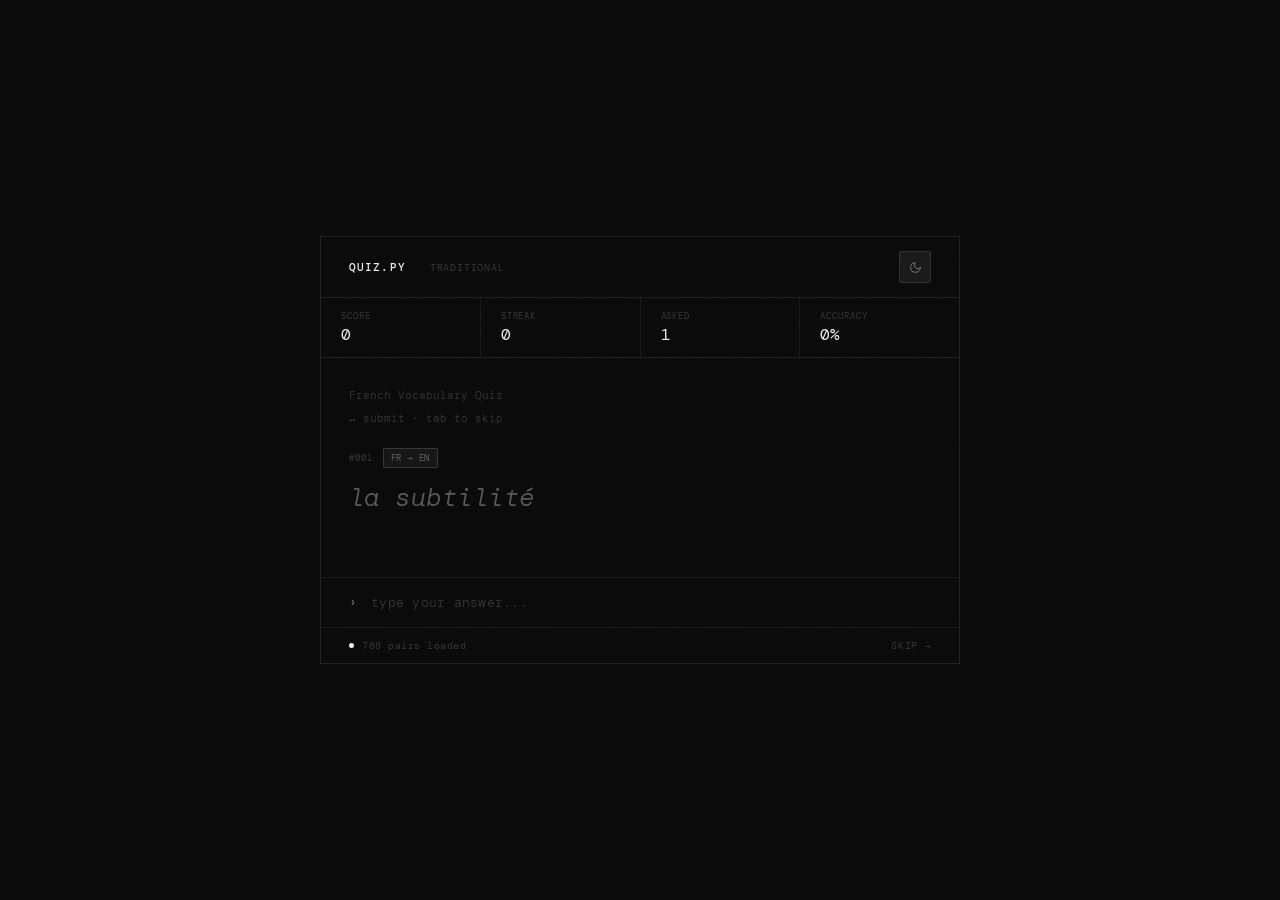
==== projects/PWAFrenchQuiz/index.html @ 16614d8d "added web app version of french quiz" ====
<!DOCTYPE html>
<html lang="en" data-theme="dark">
<head>
<meta charset="UTF-8">
<meta name="viewport" content="width=device-width, initial-scale=1.0">
<meta name="theme-color" content="#0a0a0a" id="themeColor">
<title>French Vocab Quiz</title>
<link rel="manifest" href="manifest.json">
<link href="https://fonts.googleapis.com/css2?family=DM+Mono:ital,wght@0,300;0,400;0,500;1,300&display=swap" rel="stylesheet">
<style>
*,*::before,*::after{box-sizing:border-box;margin:0;padding:0}
:root{
  --bg:#0a0a0a;--bg-2:#111111;--fg:#f0f0f0;
  --fg-60:rgba(240,240,240,0.6);--fg-50:rgba(240,240,240,0.5);
  --fg-35:rgba(240,240,240,0.35);--fg-20:rgba(240,240,240,0.2);
  --fg-10:rgba(240,240,240,0.1);--fg-07:rgba(240,240,240,0.07);
  --fg-04:rgba(240,240,240,0.04);
  --border:rgba(240,240,240,0.1);--border-soft:rgba(240,240,240,0.07);
  --tag-bg:rgba(240,240,240,0.05);--tag-border:rgba(240,240,240,0.14);
  --toggle-bg:rgba(240,240,240,0.07);--toggle-hover:rgba(240,240,240,0.12);
  --ease-out:cubic-bezier(0.25,0.46,0.45,0.94);--duration:0.38s;
}
[data-theme="light"]{
  --bg:#f5f4f0;--bg-2:#eceae4;--fg:#0a0a0a;
  --fg-60:rgba(10,10,10,0.6);--fg-50:rgba(10,10,10,0.5);
  --fg-35:rgba(10,10,10,0.38);--fg-20:rgba(10,10,10,0.22);
  --fg-10:rgba(10,10,10,0.1);--fg-07:rgba(10,10,10,0.07);
  --fg-04:rgba(10,10,10,0.04);
  --border:rgba(10,10,10,0.1);--border-soft:rgba(10,10,10,0.07);
  --tag-bg:rgba(10,10,10,0.04);--tag-border:rgba(10,10,10,0.13);
  --toggle-bg:rgba(10,10,10,0.06);--toggle-hover:rgba(10,10,10,0.1);
}
html,body{
  height:100%;-webkit-font-smoothing:antialiased;text-rendering:optimizeLegibility;
}
body{
  font-family:'DM Mono',monospace;background:var(--bg);color:var(--fg);
  min-height:100vh;display:flex;align-items:center;justify-content:center;
  padding:1.5rem;
  transition:background var(--duration) var(--ease-out),color var(--duration) var(--ease-out);
  position:relative;
}
body::before{
  content:'';position:fixed;inset:0;
  background-image:url("data:image/svg+xml,%3Csvg viewBox='0 0 200 200' xmlns='http://www.w3.org/2000/svg'%3E%3Cfilter id='n'%3E%3CfeTurbulence type='fractalNoise' baseFrequency='0.9' numOctaves='4' stitchTiles='stitch'/%3E%3C/filter%3E%3Crect width='100%25' height='100%25' filter='url(%23n)' opacity='0.04'/%3E%3C/svg%3E");
  background-size:180px;pointer-events:none;z-index:999;opacity:0.55;
}
.shell{
  width:100%;max-width:640px;
  border:0.5px solid var(--border);
  background:var(--bg);
  transition:background var(--duration) var(--ease-out),border-color var(--duration) var(--ease-out);
}

/* ── Titlebar ── */
.titlebar{
  display:flex;align-items:center;justify-content:space-between;
  padding:14px 28px;border-bottom:0.5px solid var(--border);
  transition:border-color var(--duration) var(--ease-out);
}
.titlebar__left{display:flex;align-items:center;gap:24px}
.shell-label{font-size:11px;font-weight:500;letter-spacing:0.1em;text-transform:uppercase;color:var(--fg)}
.shell-mode{font-size:10px;letter-spacing:0.08em;text-transform:uppercase;color:var(--fg-20)}
.theme-btn{
  display:flex;align-items:center;justify-content:center;
  width:32px;height:32px;border:0.5px solid var(--border);
  background:var(--toggle-bg);border-radius:2px;cursor:pointer;
  transition:background 0.18s;color:var(--fg-50);
}
.theme-btn:hover{background:var(--toggle-hover)}
.theme-btn svg{width:13px;height:13px;stroke:currentColor;fill:none;stroke-width:1.5;stroke-linecap:round;stroke-linejoin:round}
.icon-sun{display:none}.icon-moon{display:block}
[data-theme="light"] .icon-sun{display:block}
[data-theme="light"] .icon-moon{display:none}

/* ── Stats bar ── */
.stats-bar{display:flex;border-bottom:0.5px solid var(--border);transition:border-color var(--duration) var(--ease-out)}
.stat{flex:1;padding:12px 20px;border-right:0.5px solid var(--border-soft);transition:border-color var(--duration) var(--ease-out)}
.stat:last-child{border-right:none}
.stat__label{font-size:9px;letter-spacing:0.1em;text-transform:uppercase;color:var(--fg-20);margin-bottom:2px}
.stat__val{font-size:16px;font-weight:400;color:var(--fg);transition:color var(--duration) var(--ease-out)}

/* ── Output ── */
.output{
  min-height:220px;max-height:320px;overflow-y:auto;
  padding:28px 28px 20px;display:flex;flex-direction:column;gap:3px;
  border-bottom:0.5px solid var(--border-soft);
}
.output::-webkit-scrollbar{width:3px}
.output::-webkit-scrollbar-thumb{background:var(--fg-10)}
.line{font-size:12px;font-weight:300;line-height:1.8;color:var(--fg);word-break:break-word}
.line.muted{color:var(--fg-20);font-size:11px}
.line.user{font-size:12px;color:var(--fg-35)}
.line.right{font-size:11px;letter-spacing:0.06em;text-transform:uppercase;color:var(--fg-50)}
.line.wrong{font-size:11px;letter-spacing:0.06em;text-transform:uppercase;color:var(--fg-35)}
.line.question{font-size:clamp(18px,3vw,26px);font-weight:300;letter-spacing:-0.02em;color:var(--fg-35);font-style:italic;margin:12px 0 4px;line-height:1.1}
.q-meta{display:flex;align-items:center;gap:10px;margin-top:16px}
.q-num{font-size:9px;letter-spacing:0.1em;text-transform:uppercase;color:var(--fg-20)}
.tag{
  font-size:9px;letter-spacing:0.06em;text-transform:uppercase;
  padding:3px 7px;border:0.5px solid var(--tag-border);
  background:var(--tag-bg);color:var(--fg-35);border-radius:1px;
}

/* ── Input row ── */
.input-row{
  display:flex;align-items:center;gap:14px;
  padding:16px 28px;border-bottom:0.5px solid var(--border-soft);
}
.prompt-sym{font-size:13px;color:var(--fg-20);flex-shrink:0;transition:color 0.18s}
.input-row:focus-within .prompt-sym{color:var(--fg-50)}
.answer-input{
  flex:1;background:none;border:none;outline:none;
  font-family:'DM Mono',monospace;font-size:13px;font-weight:300;
  color:var(--fg);caret-color:var(--fg);letter-spacing:0.02em;
}
.answer-input::placeholder{color:var(--fg-20)}
.answer-input:disabled{opacity:0.3}

/* ── Footer ── */
.footer-bar{
  display:flex;justify-content:space-between;align-items:center;
  padding:11px 28px;
}
.footer-hint{font-size:10px;color:var(--fg-20);letter-spacing:0.05em;display:flex;align-items:center;gap:8px}
.status-dot{
  width:5px;height:5px;border-radius:50%;background:var(--fg);flex-shrink:0;
  animation:pulse 2.6s ease-in-out infinite;
}
@keyframes pulse{0%,100%{opacity:1}50%{opacity:0.12}}
.skip-btn{
  font-family:'DM Mono',monospace;font-size:10px;letter-spacing:0.06em;
  text-transform:uppercase;color:var(--fg-20);background:none;border:none;
  cursor:pointer;transition:color 0.18s;
}
.skip-btn:hover{color:var(--fg-50)}

/* ── Responsive ── */
@media(max-width:480px){
  body{padding:0;align-items:flex-start}
  .shell{border-left:none;border-right:none;border-top:none;min-height:100vh}
  .stat__val{font-size:14px}
}
</style>
</head>
<body>
<div class="shell">

  <div class="titlebar">
    <div class="titlebar__left">
      <span class="shell-label">quiz.py</span>
      <span class="shell-mode">traditional</span>
    </div>
    <button class="theme-btn" onclick="toggleTheme()" aria-label="toggle theme">
      <svg class="icon-moon" viewBox="0 0 24 24"><path d="M21 12.79A9 9 0 1 1 11.21 3a7 7 0 0 0 9.79 9.79z"/></svg>
      <svg class="icon-sun" viewBox="0 0 24 24"><circle cx="12" cy="12" r="5"/><line x1="12" y1="1" x2="12" y2="3"/><line x1="12" y1="21" x2="12" y2="23"/><line x1="4.22" y1="4.22" x2="5.64" y2="5.64"/><line x1="18.36" y1="18.36" x2="19.78" y2="19.78"/><line x1="1" y1="12" x2="3" y2="12"/><line x1="21" y1="12" x2="23" y2="12"/><line x1="4.22" y1="19.78" x2="5.64" y2="18.36"/><line x1="18.36" y1="5.64" x2="19.78" y2="4.22"/></svg>
    </button>
  </div>

  <div class="stats-bar">
    <div class="stat"><div class="stat__label">score</div><div class="stat__val" id="scoreEl">0</div></div>
    <div class="stat"><div class="stat__label">streak</div><div class="stat__val" id="streakEl">0</div></div>
    <div class="stat"><div class="stat__label">asked</div><div class="stat__val" id="askedEl">0</div></div>
    <div class="stat"><div class="stat__label">accuracy</div><div class="stat__val" id="accEl">—</div></div>
  </div>

  <div class="output" id="output"></div>

  <div class="input-row">
    <span class="prompt-sym">›</span>
    <input class="answer-input" id="answerInput" placeholder="type your answer..."
           autocomplete="off" autocorrect="off" spellcheck="false" disabled/>
  </div>

  <div class="footer-bar">
    <span class="footer-hint"><span class="status-dot"></span><span id="statusLabel">loading vocab...</span></span>
    <button class="skip-btn" onclick="skipQuestion()">skip →</button>
  </div>

</div>

<script src="quiz.js"></script>
<script>
// ── State ──
let score=0, streak=0, asked=0, waiting=false
let currentFr="", currentEn=""

// ── DOM helpers ──
const out = document.getElementById("output")
function print(text, cls="line") {
  const el = document.createElement("div")
  el.className = "line " + cls
  el.textContent = text
  out.appendChild(el)
  out.scrollTop = out.scrollHeight
}
function printEl(el) { out.appendChild(el); out.scrollTop = out.scrollHeight }

function updateStats() {
  document.getElementById("scoreEl").textContent = score
  document.getElementById("streakEl").textContent = streak
  document.getElementById("askedEl").textContent = asked
  document.getElementById("accEl").textContent = asked ? Math.round(score/asked*100)+"%" : "—"
}

// ── Quiz logic ──
function nextQuestion() {
  waiting = false
  const input = document.getElementById("answerInput")
  input.disabled = false
  input.value = ""
  input.focus()

  const pair = QuizEngine.nextPair()
  if (!pair) { print("no vocab loaded", "muted"); return }
  currentFr = pair.french
  currentEn = pair.english
  asked++
  updateStats()

  const meta = document.createElement("div")
  meta.className = "q-meta"
  meta.innerHTML = `<span class="q-num">#${String(asked).padStart(3,"0")}</span><span class="tag">fr → en</span>`
  printEl(meta)

  const q = document.createElement("div")
  q.className = "line question"
  q.textContent = currentFr
  printEl(q)
}

function submitAnswer() {
  if (waiting) return
  const input = document.getElementById("answerInput")
  const ans = input.value.trim()
  if (!ans) return
  waiting = true
  input.disabled = true

  print("› " + ans, "user")
  const correct = QuizEngine.validate(ans, currentEn)
  if (correct) { score++; streak++; print("✓  correct  —  " + currentEn, "right") }
  else { streak = 0; print("✗  " + currentEn, "wrong") }
  updateStats()
  setTimeout(nextQuestion, 1000)
}

function skipQuestion() {
  if (waiting) return
  waiting = true
  streak = 0
  document.getElementById("answerInput").disabled = true
  print("› —  skipped  —  " + currentEn, "muted")
  updateStats()
  setTimeout(nextQuestion, 700)
}

// ── Theme ──
function toggleTheme() {
  const html = document.documentElement
  const next = html.getAttribute("data-theme") === "dark" ? "light" : "dark"
  html.setAttribute("data-theme", next)
  document.getElementById("themeColor").content = next === "dark" ? "#0a0a0a" : "#f5f4f0"
  localStorage.setItem("theme", next)
}

// Restore saved theme
const saved = localStorage.getItem("theme")
if (saved) document.documentElement.setAttribute("data-theme", saved)

// ── Init ──
print("French Vocabulary Quiz", "muted")
print("↵ submit  ·  tab to skip", "muted")

document.getElementById("answerInput").addEventListener("keydown", e => {
  if (e.key === "Enter") submitAnswer()
  if (e.key === "Tab") { e.preventDefault(); skipQuestion() }
})

QuizEngine.loadAll("vocab/").then(count => {
  document.getElementById("statusLabel").textContent = count + " pairs loaded"
  nextQuestion()
}).catch(err => {
  document.getElementById("statusLabel").textContent = "failed to load vocab"
  print("error: " + err.message, "muted")
})

// ── Service worker ──
if ("serviceWorker" in navigator) {
  navigator.serviceWorker.register("/sw.js")
}
</script>
</body>
</html>
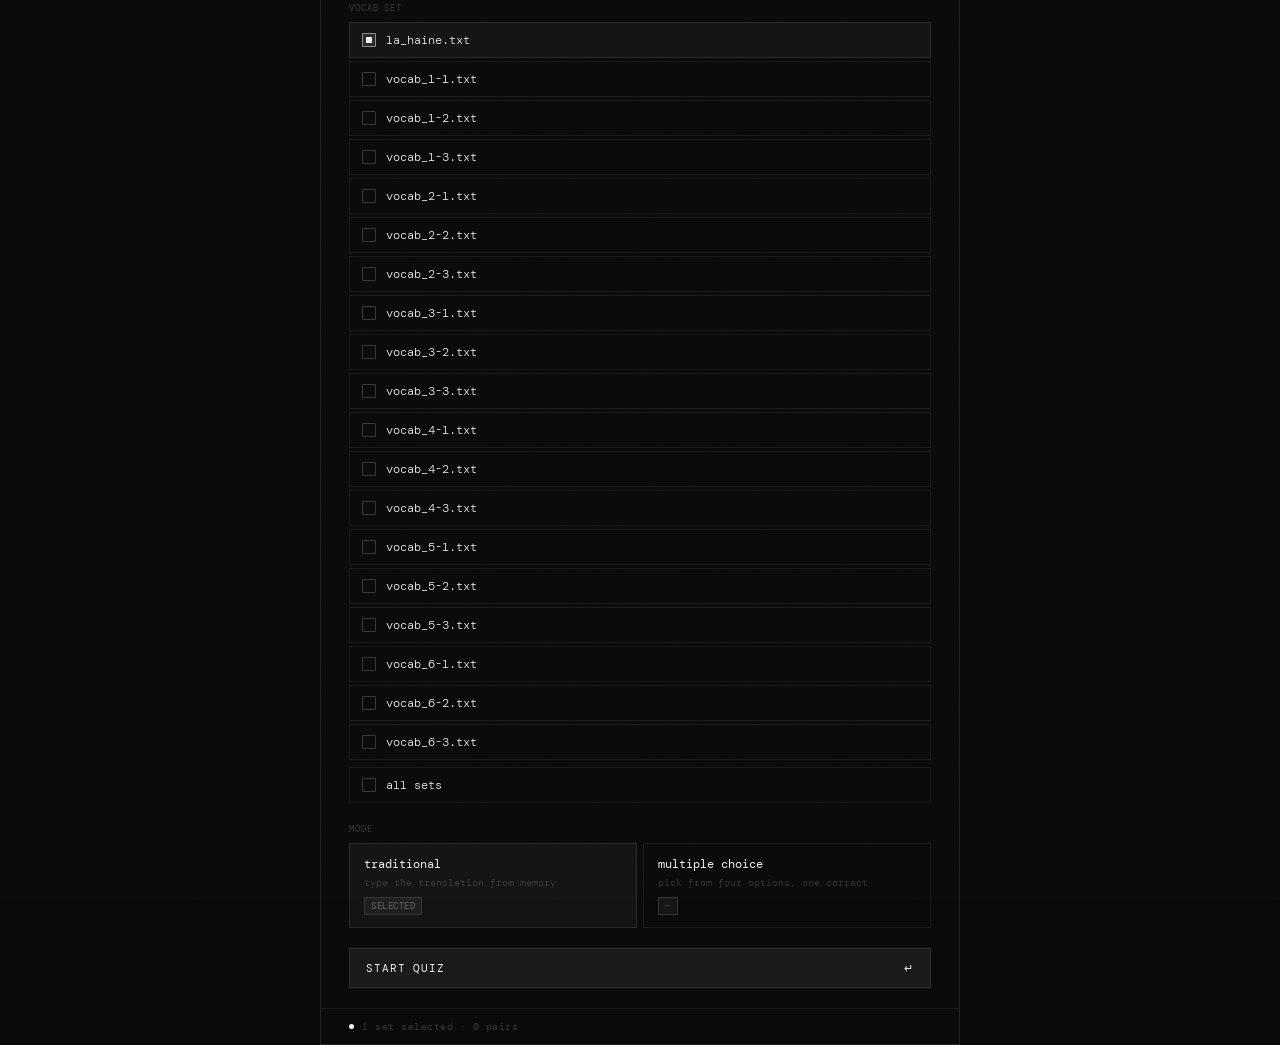
==== commit 6aa263d9: "pushed for github compatibility testing" ====
--- a/projects/PWAFrenchQuiz/index.html
+++ b/projects/PWAFrenchQuiz/index.html
@@ -60,7 +60,7 @@
 }
 .titlebar__left{display:flex;align-items:center;gap:24px}
 .shell-label{font-size:11px;font-weight:500;letter-spacing:0.1em;text-transform:uppercase;color:var(--fg)}
-.shell-mode{font-size:10px;letter-spacing:0.08em;text-transform:uppercase;color:var(--fg-20)}
+.shell-mode{font-size:10px;letter-spacing:0.08em;text-transform:uppercase;color:var(--fg-20);transition:color 0.2s}
 .theme-btn{
   display:flex;align-items:center;justify-content:center;
   width:32px;height:32px;border:0.5px solid var(--border);
@@ -80,7 +80,7 @@
 .stat__label{font-size:9px;letter-spacing:0.1em;text-transform:uppercase;color:var(--fg-20);margin-bottom:2px}
 .stat__val{font-size:16px;font-weight:400;color:var(--fg);transition:color var(--duration) var(--ease-out)}
 
-/* ── Output ── */
+/* ── Output (quiz mode) ── */
 .output{
   min-height:220px;max-height:320px;overflow-y:auto;
   padding:28px 28px 20px;display:flex;flex-direction:column;gap:3px;
@@ -102,7 +102,7 @@
   background:var(--tag-bg);color:var(--fg-35);border-radius:1px;
 }
 
-/* ── Input row ── */
+/* ── Input row (traditional) ── */
 .input-row{
   display:flex;align-items:center;gap:14px;
   padding:16px 28px;border-bottom:0.5px solid var(--border-soft);
@@ -117,6 +117,29 @@
 .answer-input::placeholder{color:var(--fg-20)}
 .answer-input:disabled{opacity:0.3}
 
+/* ── Multiple choice grid ── */
+.choices-grid{
+  display:grid;grid-template-columns:1fr 1fr;gap:1px;
+  background:var(--border-soft);
+  border-top:0.5px solid var(--border-soft);
+}
+.choice-btn{
+  padding:14px 18px;background:var(--bg);
+  border:none;font-family:'DM Mono',monospace;font-size:11px;font-weight:300;
+  letter-spacing:0.02em;color:var(--fg-35);cursor:pointer;text-align:left;
+  transition:background 0.15s,color 0.15s;position:relative;line-height:1.5;
+}
+.choice-btn:hover:not(:disabled){background:var(--fg-04);color:var(--fg-60)}
+.choice-btn:disabled{cursor:default}
+.choice-btn .choice-key{
+  font-size:9px;letter-spacing:0.08em;text-transform:uppercase;
+  color:var(--fg-20);display:block;margin-bottom:3px;
+}
+.choice-btn.correct{color:var(--fg-50) !important;background:var(--fg-04) !important}
+.choice-btn.correct .choice-key{color:var(--fg-35)}
+.choice-btn.wrong{color:var(--fg-20) !important}
+.choice-btn.reveal-correct{color:var(--fg-35) !important;background:var(--fg-07) !important}
+
 /* ── Footer ── */
 .footer-bar{
   display:flex;justify-content:space-between;align-items:center;
@@ -135,21 +158,90 @@
 }
 .skip-btn:hover{color:var(--fg-50)}
 
+/* ═══════════════════════════════
+   START SCREEN
+   ═══════════════════════════════ */
+.start-body{
+  padding:24px 28px 20px;
+  border-bottom:0.5px solid var(--border-soft);
+  min-height:220px;
+}
+.section-label{
+  font-size:9px;letter-spacing:0.1em;text-transform:uppercase;
+  color:var(--fg-20);margin-bottom:8px;
+}
+.file-list{display:flex;flex-direction:column;gap:3px;margin-bottom:20px}
+.file-row{
+  display:flex;align-items:center;justify-content:space-between;
+  padding:9px 12px;border:0.5px solid var(--border-soft);
+  cursor:pointer;transition:background 0.15s,border-color 0.15s;
+  user-select:none;
+}
+.file-row:hover{background:var(--fg-04)}
+.file-row.selected{border-color:var(--border);background:var(--fg-04)}
+.file-row__left{display:flex;align-items:center;gap:10px}
+.file-check{
+  width:14px;height:14px;border:0.5px solid var(--fg-20);
+  border-radius:1px;display:flex;align-items:center;justify-content:center;
+  flex-shrink:0;transition:border-color 0.15s,background 0.15s;
+}
+.file-row.selected .file-check{border-color:var(--fg-50);background:var(--fg-10)}
+.file-row.selected .file-check::after{
+  content:'';display:block;width:6px;height:6px;background:var(--fg);border-radius:0;
+}
+.file-name{font-size:12px;font-weight:300;color:var(--fg)}
+.file-count{font-size:10px;color:var(--fg-20);letter-spacing:0.06em}
+.file-all-row{border-top:0.5px solid var(--border-soft);margin-top:4px}
+
+.mode-grid{display:grid;grid-template-columns:1fr 1fr;gap:6px;margin-bottom:20px}
+.mode-card{
+  padding:12px 14px;border:0.5px solid var(--border-soft);cursor:pointer;
+  transition:background 0.15s,border-color 0.15s;user-select:none;
+}
+.mode-card:hover{background:var(--fg-04)}
+.mode-card.selected{border-color:var(--border);background:var(--fg-04)}
+.mode-name{font-size:12px;font-weight:400;color:var(--fg);margin-bottom:3px}
+.mode-desc{font-size:10px;color:var(--fg-20);font-weight:300;line-height:1.5}
+.mode-badge{
+  display:inline-block;margin-top:7px;font-size:9px;letter-spacing:0.06em;
+  text-transform:uppercase;padding:2px 6px;border:0.5px solid var(--tag-border);
+  background:var(--tag-bg);color:var(--fg-20);border-radius:1px;
+}
+.mode-card.selected .mode-badge{border-color:var(--border);color:var(--fg-35)}
+
+.start-btn{
+  display:flex;align-items:center;justify-content:space-between;
+  width:100%;padding:12px 16px;
+  border:0.5px solid var(--border);background:var(--fg-07);
+  color:var(--fg);font-family:'DM Mono',monospace;font-size:11px;
+  letter-spacing:0.08em;text-transform:uppercase;cursor:pointer;
+  transition:background 0.15s;
+}
+.start-btn:hover{background:var(--toggle-hover)}
+.start-btn:disabled{opacity:0.3;cursor:default}
+
 /* ── Responsive ── */
 @media(max-width:480px){
   body{padding:0;align-items:flex-start}
   .shell{border-left:none;border-right:none;border-top:none;min-height:100vh}
   .stat__val{font-size:14px}
+  .start-body{padding:20px 20px 16px}
+  .titlebar{padding:14px 20px}
+  .footer-bar{padding:11px 20px}
+  .output{padding:20px 20px 16px}
+  .input-row{padding:16px 20px}
+  .choice-btn{padding:12px 14px}
 }
 </style>
 </head>
 <body>
 <div class="shell">
 
+  <!-- Titlebar -->
   <div class="titlebar">
     <div class="titlebar__left">
       <span class="shell-label">quiz.py</span>
-      <span class="shell-mode">traditional</span>
+      <span class="shell-mode" id="shellMode">start</span>
     </div>
     <button class="theme-btn" onclick="toggleTheme()" aria-label="toggle theme">
       <svg class="icon-moon" viewBox="0 0 24 24"><path d="M21 12.79A9 9 0 1 1 11.21 3a7 7 0 0 0 9.79 9.79z"/></svg>
@@ -157,6 +249,7 @@
     </button>
   </div>
 
+  <!-- Stats bar -->
   <div class="stats-bar">
     <div class="stat"><div class="stat__label">score</div><div class="stat__val" id="scoreEl">0</div></div>
     <div class="stat"><div class="stat__label">streak</div><div class="stat__val" id="streakEl">0</div></div>
@@ -164,130 +257,439 @@
     <div class="stat"><div class="stat__label">accuracy</div><div class="stat__val" id="accEl">—</div></div>
   </div>
 
-  <div class="output" id="output"></div>
-
-  <div class="input-row">
-    <span class="prompt-sym">›</span>
-    <input class="answer-input" id="answerInput" placeholder="type your answer..."
-           autocomplete="off" autocorrect="off" spellcheck="false" disabled/>
-  </div>
-
+  <!-- Dynamic body — swapped between start screen and quiz -->
+  <div id="dynamicBody"></div>
+
+  <!-- Footer -->
   <div class="footer-bar">
-    <span class="footer-hint"><span class="status-dot"></span><span id="statusLabel">loading vocab...</span></span>
-    <button class="skip-btn" onclick="skipQuestion()">skip →</button>
+    <span class="footer-hint"><span class="status-dot"></span><span id="statusLabel">loading...</span></span>
+    <button class="skip-btn" id="skipBtn" style="display:none" onclick="skipQuestion()">skip →</button>
   </div>
 
 </div>
 
 <script src="quiz.js"></script>
 <script>
-// ── State ──
-let score=0, streak=0, asked=0, waiting=false
-let currentFr="", currentEn=""
-
-// ── DOM helpers ──
-const out = document.getElementById("output")
-function print(text, cls="line") {
-  const el = document.createElement("div")
-  el.className = "line " + cls
+// ══════════════════════════════════════════════════════
+// App state
+// ══════════════════════════════════════════════════════
+let appState   = 'start'   // 'start' | 'quiz'
+let quizMode   = 'traditional'  // 'traditional' | 'choice'
+let score = 0, streak = 0, asked = 0, waiting = false
+let currentFr = '', currentEn = '', currentChoices = []
+
+// ── DOM refs ──
+const dynamicBody = document.getElementById('dynamicBody')
+const statusLabel = document.getElementById('statusLabel')
+const shellMode   = document.getElementById('shellMode')
+const skipBtn     = document.getElementById('skipBtn')
+
+// ══════════════════════════════════════════════════════
+// Stats
+// ══════════════════════════════════════════════════════
+function updateStats() {
+  document.getElementById('scoreEl').textContent  = score
+  document.getElementById('streakEl').textContent = streak
+  document.getElementById('askedEl').textContent  = asked
+  document.getElementById('accEl').textContent    = asked ? Math.round(score / asked * 100) + '%' : '—'
+}
+
+// ══════════════════════════════════════════════════════
+// START SCREEN
+// ══════════════════════════════════════════════════════
+let manifest = []           // [{file, label, count}]
+let selectedFiles = new Set()
+let selectedMode  = 'traditional'
+
+async function showStartScreen() {
+  appState = 'start'
+  shellMode.textContent = 'start'
+  skipBtn.style.display = 'none'
+  statusLabel.textContent = 'choose your options'
+
+  manifest = await QuizEngine.loadManifest('vocab/')
+  if (selectedFiles.size === 0 && manifest.length > 0) {
+    selectedFiles.add(manifest[0].file)
+  }
+
+  renderStartScreen()
+}
+
+function renderStartScreen() {
+  dynamicBody.innerHTML = ''
+  const body = document.createElement('div')
+  body.className = 'start-body'
+
+  // ── Vocab set section ──
+  const setLabel = document.createElement('div')
+  setLabel.className = 'section-label'
+  setLabel.textContent = 'vocab set'
+  body.appendChild(setLabel)
+
+  const fileList = document.createElement('div')
+  fileList.className = 'file-list'
+
+  manifest.forEach(entry => {
+    const row = buildFileRow(entry.file, entry.label, entry.count, false)
+    fileList.appendChild(row)
+  })
+
+  // "All sets" row
+  if (manifest.length > 1) {
+    const totalPairs = manifest.reduce((s, e) => s + (e.count || 0), 0)
+    const allRow = buildFileRow('__all__', 'all sets', totalPairs, true)
+    allRow.classList.add('file-all-row')
+    fileList.appendChild(allRow)
+  }
+
+  body.appendChild(fileList)
+
+  // ── Mode section ──
+  const modeLabel = document.createElement('div')
+  modeLabel.className = 'section-label'
+  modeLabel.textContent = 'mode'
+  body.appendChild(modeLabel)
+
+  const modeGrid = document.createElement('div')
+  modeGrid.className = 'mode-grid'
+
+  const modes = [
+    { id: 'traditional', name: 'traditional', desc: 'type the translation from memory' },
+    { id: 'choice',      name: 'multiple choice', desc: 'pick from four options, one correct' }
+  ]
+
+  modes.forEach(m => {
+    const card = document.createElement('div')
+    card.className = 'mode-card' + (selectedMode === m.id ? ' selected' : '')
+    card.innerHTML = `
+      <div class="mode-name">${m.name}</div>
+      <div class="mode-desc">${m.desc}</div>
+      <span class="mode-badge">${selectedMode === m.id ? 'selected' : '—'}</span>
+    `
+    card.addEventListener('click', () => {
+      selectedMode = m.id
+      renderStartScreen()
+    })
+    modeGrid.appendChild(card)
+  })
+
+  body.appendChild(modeGrid)
+
+  // ── Start button ──
+  const btn = document.createElement('button')
+  btn.className = 'start-btn'
+  const anySelected = selectedFiles.size > 0
+  btn.disabled = !anySelected
+  const totalSelected = manifest
+    .filter(e => selectedFiles.has(e.file) || selectedFiles.has('__all__'))
+    .reduce((s, e) => s + (e.count || 0), 0)
+  btn.innerHTML = `<span>start quiz</span><span>↵</span>`
+  btn.addEventListener('click', launchQuiz)
+  body.appendChild(btn)
+
+  dynamicBody.appendChild(body)
+
+  // Keyboard: Enter to start
+  document.onkeydown = e => {
+    if (appState === 'start' && e.key === 'Enter' && !btn.disabled) launchQuiz()
+  }
+
+  // Footer status
+  const count = selectedFiles.size
+  const pairs = manifest
+    .filter(e => selectedFiles.has('__all__') || selectedFiles.has(e.file))
+    .reduce((s, e) => s + (e.count || 0), 0)
+  statusLabel.textContent = count
+    ? `${count} set${count > 1 ? 's' : ''} selected · ${pairs} pairs`
+    : 'select at least one set'
+}
+
+function buildFileRow(file, label, count, isAll) {
+  const row = document.createElement('div')
+  const isSel = isAll ? selectedFiles.has('__all__') : selectedFiles.has(file)
+  row.className = 'file-row' + (isSel ? ' selected' : '')
+
+  const left = document.createElement('div')
+  left.className = 'file-row__left'
+
+  const check = document.createElement('div')
+  check.className = 'file-check'
+
+  const name = document.createElement('span')
+  name.className = 'file-name'
+  name.textContent = label
+
+  left.appendChild(check)
+  left.appendChild(name)
+
+  const cnt = document.createElement('span')
+  cnt.className = 'file-count'
+  cnt.textContent = count ? count + ' pairs' : ''
+
+  row.appendChild(left)
+  row.appendChild(cnt)
+
+  row.addEventListener('click', () => {
+    if (isAll) {
+      // Toggle all
+      if (selectedFiles.has('__all__')) {
+        selectedFiles.clear()
+      } else {
+        selectedFiles.clear()
+        selectedFiles.add('__all__')
+      }
+    } else {
+      selectedFiles.delete('__all__')
+      if (selectedFiles.has(file)) {
+        selectedFiles.delete(file)
+      } else {
+        selectedFiles.add(file)
+      }
+    }
+    renderStartScreen()
+  })
+
+  return row
+}
+
+// ══════════════════════════════════════════════════════
+// LAUNCH
+// ══════════════════════════════════════════════════════
+async function launchQuiz() {
+  statusLabel.textContent = 'loading vocab...'
+  dynamicBody.innerHTML = '<div style="padding:40px 28px;font-size:11px;color:var(--fg-20)">loading…</div>'
+
+  const files = selectedFiles.has('__all__')
+    ? manifest.map(e => e.file)
+    : manifest.filter(e => selectedFiles.has(e.file)).map(e => e.file)
+
+  try {
+    const count = await QuizEngine.loadFiles('vocab/', files)
+    statusLabel.textContent = count + ' pairs loaded'
+    quizMode = selectedMode
+    score = 0; streak = 0; asked = 0
+    updateStats()
+    showQuizScreen()
+    nextQuestion()
+  } catch (err) {
+    statusLabel.textContent = 'failed to load vocab'
+    dynamicBody.innerHTML = `<div class="output"><div class="line muted">error: ${err.message}</div></div>`
+  }
+}
+
+// ══════════════════════════════════════════════════════
+// QUIZ SCREEN
+// ══════════════════════════════════════════════════════
+function showQuizScreen() {
+  appState = 'quiz'
+  shellMode.textContent = quizMode === 'choice' ? 'multiple choice' : 'traditional'
+
+  dynamicBody.innerHTML = ''
+
+  // Output area
+  const output = document.createElement('div')
+  output.className = 'output'
+  output.id = 'output'
+  dynamicBody.appendChild(output)
+
+  if (quizMode === 'traditional') {
+    // Input row
+    const inputRow = document.createElement('div')
+    inputRow.className = 'input-row'
+    inputRow.innerHTML = `
+      <span class="prompt-sym">›</span>
+      <input class="answer-input" id="answerInput" placeholder="type your answer…"
+             autocomplete="off" autocorrect="off" spellcheck="false" disabled/>
+    `
+    dynamicBody.appendChild(inputRow)
+    skipBtn.style.display = 'block'
+
+    setTimeout(() => {
+      const inp = document.getElementById('answerInput')
+      if (inp) inp.addEventListener('keydown', e => {
+        if (e.key === 'Enter') submitAnswer()
+        if (e.key === 'Tab') { e.preventDefault(); skipQuestion() }
+      })
+    }, 0)
+  } else {
+    // Choices grid placeholder (populated per question)
+    const grid = document.createElement('div')
+    grid.className = 'choices-grid'
+    grid.id = 'choicesGrid'
+    dynamicBody.appendChild(grid)
+    skipBtn.style.display = 'none'
+  }
+
+  print('French Vocabulary Quiz', 'muted')
+  if (quizMode === 'traditional') {
+    print('↵ submit  ·  tab to skip', 'muted')
+  } else {
+    print('1–4 or click to answer', 'muted')
+  }
+
+  // Keyboard for multiple choice
+  document.onkeydown = e => {
+    if (appState !== 'quiz') return
+    if (quizMode === 'choice') {
+      const n = parseInt(e.key)
+      if (n >= 1 && n <= 4) selectChoice(n - 1)
+    }
+  }
+}
+
+// ── Output helpers ──
+function print(text, cls = 'line') {
+  const output = document.getElementById('output')
+  if (!output) return
+  const el = document.createElement('div')
+  el.className = 'line ' + cls
   el.textContent = text
-  out.appendChild(el)
-  out.scrollTop = out.scrollHeight
-}
-function printEl(el) { out.appendChild(el); out.scrollTop = out.scrollHeight }
-
-function updateStats() {
-  document.getElementById("scoreEl").textContent = score
-  document.getElementById("streakEl").textContent = streak
-  document.getElementById("askedEl").textContent = asked
-  document.getElementById("accEl").textContent = asked ? Math.round(score/asked*100)+"%" : "—"
-}
-
-// ── Quiz logic ──
+  output.appendChild(el)
+  output.scrollTop = output.scrollHeight
+}
+
+function printEl(el) {
+  const output = document.getElementById('output')
+  if (!output) return
+  output.appendChild(el)
+  output.scrollTop = output.scrollHeight
+}
+
+// ══════════════════════════════════════════════════════
+// QUIZ LOGIC
+// ══════════════════════════════════════════════════════
 function nextQuestion() {
   waiting = false
-  const input = document.getElementById("answerInput")
-  input.disabled = false
-  input.value = ""
-  input.focus()
-
-  const pair = QuizEngine.nextPair()
-  if (!pair) { print("no vocab loaded", "muted"); return }
-  currentFr = pair.french
-  currentEn = pair.english
+
+  if (quizMode === 'traditional') {
+    const input = document.getElementById('answerInput')
+    if (input) { input.disabled = false; input.value = ''; input.focus() }
+
+    const pair = QuizEngine.nextPair()
+    if (!pair) { print('no vocab loaded', 'muted'); return }
+    currentFr = pair.french
+    currentEn = pair.english
+
+  } else {
+    const q = QuizEngine.nextChoices()
+    if (!q) { print('no vocab loaded', 'muted'); return }
+    currentFr = q.french
+    currentEn = q.correct
+    currentChoices = q.choices
+    renderChoices(q.choices)
+  }
+
   asked++
   updateStats()
 
-  const meta = document.createElement("div")
-  meta.className = "q-meta"
-  meta.innerHTML = `<span class="q-num">#${String(asked).padStart(3,"0")}</span><span class="tag">fr → en</span>`
+  const meta = document.createElement('div')
+  meta.className = 'q-meta'
+  meta.innerHTML = `<span class="q-num">#${String(asked).padStart(3, '0')}</span><span class="tag">fr → en</span>`
   printEl(meta)
 
-  const q = document.createElement("div")
-  q.className = "line question"
-  q.textContent = currentFr
-  printEl(q)
-}
-
+  const qEl = document.createElement('div')
+  qEl.className = 'line question'
+  qEl.textContent = currentFr
+  printEl(qEl)
+}
+
+// ── Traditional: submit ──
 function submitAnswer() {
   if (waiting) return
-  const input = document.getElementById("answerInput")
+  const input = document.getElementById('answerInput')
   const ans = input.value.trim()
   if (!ans) return
   waiting = true
   input.disabled = true
 
-  print("› " + ans, "user")
+  print('› ' + ans, 'user')
   const correct = QuizEngine.validate(ans, currentEn)
-  if (correct) { score++; streak++; print("✓  correct  —  " + currentEn, "right") }
-  else { streak = 0; print("✗  " + currentEn, "wrong") }
+  if (correct) { score++; streak++; print('✓  correct  —  ' + currentEn, 'right') }
+  else { streak = 0; print('✗  ' + currentEn, 'wrong') }
   updateStats()
   setTimeout(nextQuestion, 1000)
 }
 
+// ── Traditional: skip ──
 function skipQuestion() {
-  if (waiting) return
+  if (waiting || appState !== 'quiz') return
   waiting = true
   streak = 0
-  document.getElementById("answerInput").disabled = true
-  print("› —  skipped  —  " + currentEn, "muted")
+  const input = document.getElementById('answerInput')
+  if (input) input.disabled = true
+  print('› —  skipped  —  ' + currentEn, 'muted')
   updateStats()
   setTimeout(nextQuestion, 700)
 }
 
-// ── Theme ──
+// ── Multiple choice: render ──
+function renderChoices(choices) {
+  const grid = document.getElementById('choicesGrid')
+  if (!grid) return
+  grid.innerHTML = ''
+  const keys = ['1', '2', '3', '4']
+  choices.forEach((choice, i) => {
+    const btn = document.createElement('button')
+    btn.className = 'choice-btn'
+    btn.dataset.index = i
+    btn.innerHTML = `<span class="choice-key">${keys[i]}</span>${choice}`
+    btn.addEventListener('click', () => selectChoice(i))
+    grid.appendChild(btn)
+  })
+}
+
+// ── Multiple choice: answer ──
+function selectChoice(idx) {
+  if (waiting) return
+  const grid = document.getElementById('choicesGrid')
+  if (!grid) return
+  const btns = grid.querySelectorAll('.choice-btn')
+  if (idx >= btns.length) return
+  waiting = true
+
+  const chosen = currentChoices[idx]
+  const correct = chosen === currentEn
+
+  // Disable all, mark result
+  btns.forEach((btn, i) => {
+    btn.disabled = true
+    if (currentChoices[i] === currentEn) {
+      btn.classList.add(correct && i === idx ? 'correct' : 'reveal-correct')
+    } else if (i === idx) {
+      btn.classList.add('wrong')
+    }
+  })
+
+  if (correct) { score++; streak++; print('✓  correct  —  ' + currentEn, 'right') }
+  else { streak = 0; print('✗  ' + currentEn, 'wrong') }
+  updateStats()
+  setTimeout(nextQuestion, 1200)
+}
+
+// ══════════════════════════════════════════════════════
+// THEME
+// ══════════════════════════════════════════════════════
 function toggleTheme() {
   const html = document.documentElement
-  const next = html.getAttribute("data-theme") === "dark" ? "light" : "dark"
-  html.setAttribute("data-theme", next)
-  document.getElementById("themeColor").content = next === "dark" ? "#0a0a0a" : "#f5f4f0"
-  localStorage.setItem("theme", next)
-}
-
-// Restore saved theme
-const saved = localStorage.getItem("theme")
-if (saved) document.documentElement.setAttribute("data-theme", saved)
-
-// ── Init ──
-print("French Vocabulary Quiz", "muted")
-print("↵ submit  ·  tab to skip", "muted")
-
-document.getElementById("answerInput").addEventListener("keydown", e => {
-  if (e.key === "Enter") submitAnswer()
-  if (e.key === "Tab") { e.preventDefault(); skipQuestion() }
+  const next = html.getAttribute('data-theme') === 'dark' ? 'light' : 'dark'
+  html.setAttribute('data-theme', next)
+  document.getElementById('themeColor').content = next === 'dark' ? '#0a0a0a' : '#f5f4f0'
+  localStorage.setItem('theme', next)
+}
+const saved = localStorage.getItem('theme')
+if (saved) document.documentElement.setAttribute('data-theme', saved)
+
+// ══════════════════════════════════════════════════════
+// INIT
+// ══════════════════════════════════════════════════════
+showStartScreen().catch(err => {
+  statusLabel.textContent = 'failed to load manifest'
+  dynamicBody.innerHTML = `<div style="padding:28px;font-size:11px;color:var(--fg-20)">error: ${err.message}</div>`
 })
 
-QuizEngine.loadAll("vocab/").then(count => {
-  document.getElementById("statusLabel").textContent = count + " pairs loaded"
-  nextQuestion()
-}).catch(err => {
-  document.getElementById("statusLabel").textContent = "failed to load vocab"
-  print("error: " + err.message, "muted")
-})
-
 // ── Service worker ──
-if ("serviceWorker" in navigator) {
-  navigator.serviceWorker.register("/sw.js")
+if ('serviceWorker' in navigator) {
+  navigator.serviceWorker.register('/sw.js')
 }
 </script>
 </body>
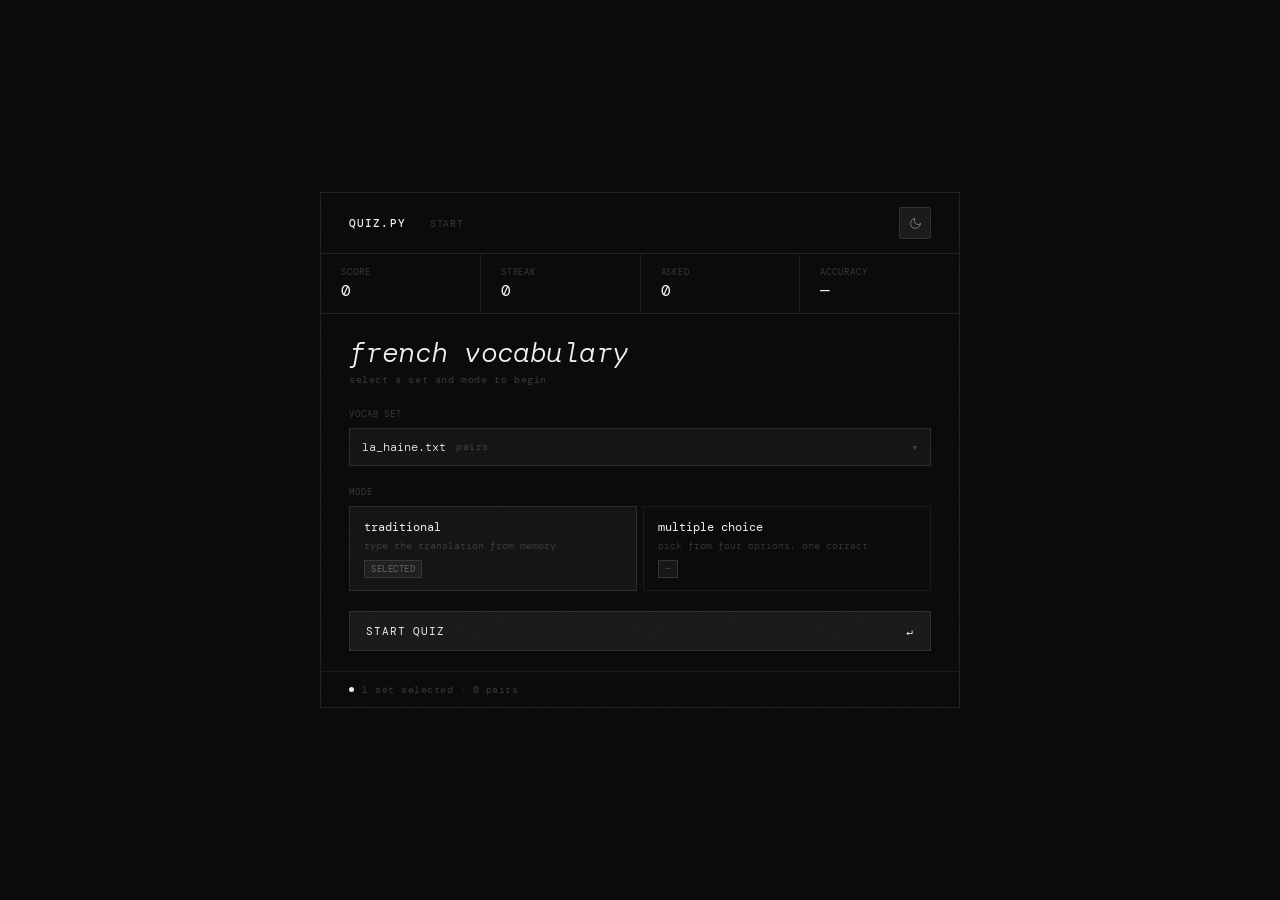
==== commit 8e500554: "editited rendering of vocab dropdown and title" ====
--- a/projects/PWAFrenchQuiz/index.html
+++ b/projects/PWAFrenchQuiz/index.html
@@ -166,32 +166,61 @@
   border-bottom:0.5px solid var(--border-soft);
   min-height:220px;
 }
+.menu-title{
+  font-size:clamp(20px,3.5vw,28px);font-weight:300;letter-spacing:-0.02em;
+  color:var(--fg);margin-bottom:4px;line-height:1.1;font-style:italic;
+}
+.menu-subtitle{
+  font-size:10px;letter-spacing:0.06em;color:var(--fg-20);
+  margin-bottom:22px;
+}
 .section-label{
   font-size:9px;letter-spacing:0.1em;text-transform:uppercase;
   color:var(--fg-20);margin-bottom:8px;
 }
-.file-list{display:flex;flex-direction:column;gap:3px;margin-bottom:20px}
-.file-row{
+
+/* ── Custom dropdown ── */
+.vocab-dropdown{position:relative;margin-bottom:20px}
+.dropdown-trigger{
   display:flex;align-items:center;justify-content:space-between;
-  padding:9px 12px;border:0.5px solid var(--border-soft);
-  cursor:pointer;transition:background 0.15s,border-color 0.15s;
-  user-select:none;
-}
-.file-row:hover{background:var(--fg-04)}
-.file-row.selected{border-color:var(--border);background:var(--fg-04)}
-.file-row__left{display:flex;align-items:center;gap:10px}
-.file-check{
-  width:14px;height:14px;border:0.5px solid var(--fg-20);
-  border-radius:1px;display:flex;align-items:center;justify-content:center;
-  flex-shrink:0;transition:border-color 0.15s,background 0.15s;
-}
-.file-row.selected .file-check{border-color:var(--fg-50);background:var(--fg-10)}
-.file-row.selected .file-check::after{
+  padding:10px 12px;border:0.5px solid var(--border);background:var(--fg-04);
+  cursor:pointer;user-select:none;transition:background 0.15s,border-color 0.15s;
+  width:100%;
+}
+.dropdown-trigger:hover{background:var(--toggle-hover)}
+.dropdown-trigger.open{border-color:var(--fg-35)}
+.dropdown-trigger__left{display:flex;align-items:center;gap:10px}
+.dropdown-label{font-size:12px;font-weight:300;color:var(--fg)}
+.dropdown-meta{font-size:10px;color:var(--fg-20);letter-spacing:0.06em}
+.dropdown-caret{font-size:11px;color:var(--fg-20);transition:transform 0.2s;flex-shrink:0}
+.dropdown-trigger.open .dropdown-caret{transform:rotate(180deg)}
+.dropdown-panel{
+  position:absolute;top:calc(100% + 2px);left:0;right:0;
+  background:var(--bg);border:0.5px solid var(--border);
+  z-index:10;display:none;flex-direction:column;
+}
+.dropdown-panel.open{display:flex}
+.dropdown-item{
+  display:flex;align-items:center;justify-content:space-between;
+  padding:9px 12px;cursor:pointer;user-select:none;
+  transition:background 0.12s;border-bottom:0.5px solid var(--border-soft);
+}
+.dropdown-item:last-child{border-bottom:none}
+.dropdown-item:hover{background:var(--fg-04)}
+.dropdown-item.selected{background:var(--fg-07)}
+.dropdown-item__left{display:flex;align-items:center;gap:10px}
+.item-check{
+  width:14px;height:14px;border:0.5px solid var(--fg-20);border-radius:1px;
+  display:flex;align-items:center;justify-content:center;flex-shrink:0;
+  transition:border-color 0.15s,background 0.15s;
+}
+.dropdown-item.selected .item-check{border-color:var(--fg-50);background:var(--fg-10)}
+.dropdown-item.selected .item-check::after{
   content:'';display:block;width:6px;height:6px;background:var(--fg);border-radius:0;
 }
-.file-name{font-size:12px;font-weight:300;color:var(--fg)}
-.file-count{font-size:10px;color:var(--fg-20);letter-spacing:0.06em}
-.file-all-row{border-top:0.5px solid var(--border-soft);margin-top:4px}
+.item-name{font-size:12px;font-weight:300;color:var(--fg)}
+.item-count{font-size:10px;color:var(--fg-20);letter-spacing:0.06em}
+.dropdown-divider{height:0.5px;background:var(--border);margin:0}
 
 .mode-grid{display:grid;grid-template-columns:1fr 1fr;gap:6px;margin-bottom:20px}
 .mode-card{
@@ -315,34 +344,32 @@
   renderStartScreen()
 }
 
+let dropdownOpen = false
+
 function renderStartScreen() {
   dynamicBody.innerHTML = ''
+  dropdownOpen = false
   const body = document.createElement('div')
   body.className = 'start-body'
 
-  // ── Vocab set section ──
+  // ── Title ──
+  const title = document.createElement('div')
+  title.className = 'menu-title'
+  title.textContent = 'french vocabulary'
+  body.appendChild(title)
+
+  const subtitle = document.createElement('div')
+  subtitle.className = 'menu-subtitle'
+  subtitle.textContent = 'select a set and mode to begin'
+  body.appendChild(subtitle)
+
+  // ── Vocab set dropdown ──
   const setLabel = document.createElement('div')
   setLabel.className = 'section-label'
   setLabel.textContent = 'vocab set'
   body.appendChild(setLabel)
 
-  const fileList = document.createElement('div')
-  fileList.className = 'file-list'
-
-  manifest.forEach(entry => {
-    const row = buildFileRow(entry.file, entry.label, entry.count, false)
-    fileList.appendChild(row)
-  })
-
-  // "All sets" row
-  if (manifest.length > 1) {
-    const totalPairs = manifest.reduce((s, e) => s + (e.count || 0), 0)
-    const allRow = buildFileRow('__all__', 'all sets', totalPairs, true)
-    allRow.classList.add('file-all-row')
-    fileList.appendChild(allRow)
-  }
-
-  body.appendChild(fileList)
+  body.appendChild(buildDropdown())
 
   // ── Mode section ──
   const modeLabel = document.createElement('div')
@@ -378,84 +405,157 @@
   // ── Start button ──
   const btn = document.createElement('button')
   btn.className = 'start-btn'
-  const anySelected = selectedFiles.size > 0
-  btn.disabled = !anySelected
-  const totalSelected = manifest
-    .filter(e => selectedFiles.has(e.file) || selectedFiles.has('__all__'))
-    .reduce((s, e) => s + (e.count || 0), 0)
+  btn.disabled = selectedFiles.size === 0
   btn.innerHTML = `<span>start quiz</span><span>↵</span>`
   btn.addEventListener('click', launchQuiz)
   body.appendChild(btn)
 
   dynamicBody.appendChild(body)
 
+  // Close dropdown when clicking outside
+  document.addEventListener('click', onOutsideClick)
+
   // Keyboard: Enter to start
   document.onkeydown = e => {
     if (appState === 'start' && e.key === 'Enter' && !btn.disabled) launchQuiz()
-  }
-
-  // Footer status
-  const count = selectedFiles.size
-  const pairs = manifest
-    .filter(e => selectedFiles.has('__all__') || selectedFiles.has(e.file))
-    .reduce((s, e) => s + (e.count || 0), 0)
+    if (appState === 'start' && e.key === 'Escape') closeDropdown()
+  }
+
+  updateFooter()
+}
+
+function buildDropdown() {
+  const wrapper = document.createElement('div')
+  wrapper.className = 'vocab-dropdown'
+  wrapper.id = 'vocabDropdown'
+
+  // Compute trigger label
+  const selCount = selectedFiles.size
+  const allSel = selectedFiles.has('__all__')
+  let triggerLabel = 'select sets…'
+  let triggerMeta = ''
+  if (allSel) {
+    const total = manifest.reduce((s, e) => s + (e.count || 0), 0)
+    triggerLabel = 'all sets'
+    triggerMeta = total + ' pairs'
+  } else if (selCount === 1) {
+    const file = [...selectedFiles][0]
+    const entry = manifest.find(e => e.file === file)
+    if (entry) { triggerLabel = entry.label; triggerMeta = (entry.count || '') + ' pairs' }
+  } else if (selCount > 1) {
+    const pairs = manifest.filter(e => selectedFiles.has(e.file)).reduce((s, e) => s + (e.count || 0), 0)
+    triggerLabel = selCount + ' sets selected'
+    triggerMeta = pairs + ' pairs'
+  }
+
+  const trigger = document.createElement('div')
+  trigger.className = 'dropdown-trigger' + (dropdownOpen ? ' open' : '')
+  trigger.id = 'dropdownTrigger'
+  trigger.innerHTML = `
+    <div class="dropdown-trigger__left">
+      <span class="dropdown-label">${triggerLabel}</span>
+      ${triggerMeta ? `<span class="dropdown-meta">${triggerMeta}</span>` : ''}
+    </div>
+    <span class="dropdown-caret">▾</span>
+  `
+  trigger.addEventListener('click', e => { e.stopPropagation(); toggleDropdown() })
+  wrapper.appendChild(trigger)
+
+  // Panel
+  const panel = document.createElement('div')
+  panel.className = 'dropdown-panel' + (dropdownOpen ? ' open' : '')
+  panel.id = 'dropdownPanel'
+
+  // Individual sets
+  manifest.forEach(entry => {
+    panel.appendChild(buildDropdownItem(entry.file, entry.label, entry.count, false))
+  })
+
+  // Divider + all sets
+  if (manifest.length > 1) {
+    const div = document.createElement('div')
+    div.className = 'dropdown-divider'
+    panel.appendChild(div)
+    const total = manifest.reduce((s, e) => s + (e.count || 0), 0)
+    panel.appendChild(buildDropdownItem('__all__', 'all sets', total, true))
+  }
+
+  wrapper.appendChild(panel)
+  return wrapper
+}
+
+function buildDropdownItem(file, label, count, isAll) {
+  const isSel = isAll ? selectedFiles.has('__all__') : selectedFiles.has(file)
+  const item = document.createElement('div')
+  item.className = 'dropdown-item' + (isSel ? ' selected' : '')
+  item.innerHTML = `
+    <div class="dropdown-item__left">
+      <div class="item-check"></div>
+      <span class="item-name">${label}</span>
+    </div>
+    <span class="item-count">${count ? count + ' pairs' : ''}</span>
+  `
+  item.addEventListener('click', e => {
+    e.stopPropagation()
+    if (isAll) {
+      if (selectedFiles.has('__all__')) { selectedFiles.clear() }
+      else { selectedFiles.clear(); selectedFiles.add('__all__') }
+    } else {
+      selectedFiles.delete('__all__')
+      if (selectedFiles.has(file)) { selectedFiles.delete(file) }
+      else { selectedFiles.add(file) }
+    }
+    refreshDropdown()
+    updateFooter()
+    // Enable/disable start button
+    const btn = document.querySelector('.start-btn')
+    if (btn) btn.disabled = selectedFiles.size === 0
+  })
+  return item
+}
+
+function toggleDropdown() {
+  dropdownOpen = !dropdownOpen
+  document.getElementById('dropdownTrigger')?.classList.toggle('open', dropdownOpen)
+  document.getElementById('dropdownPanel')?.classList.toggle('open', dropdownOpen)
+}
+
+function closeDropdown() {
+  dropdownOpen = false
+  document.getElementById('dropdownTrigger')?.classList.remove('open')
+  document.getElementById('dropdownPanel')?.classList.remove('open')
+}
+
+function refreshDropdown() {
+  // Rebuild just the dropdown in place (keeps panel open)
+  const wrapper = document.getElementById('vocabDropdown')
+  if (!wrapper) return
+  const parent = wrapper.parentNode
+  const next = wrapper.nextSibling
+  const fresh = buildDropdown()
+  parent.insertBefore(fresh, next)
+  wrapper.remove()
+}
+
+function onOutsideClick() {
+  if (dropdownOpen) closeDropdown()
+}
+
+function updateFooter() {
+  const pairs = selectedFiles.has('__all__')
+    ? manifest.reduce((s, e) => s + (e.count || 0), 0)
+    : manifest.filter(e => selectedFiles.has(e.file)).reduce((s, e) => s + (e.count || 0), 0)
+  const count = selectedFiles.has('__all__') ? manifest.length : selectedFiles.size
   statusLabel.textContent = count
     ? `${count} set${count > 1 ? 's' : ''} selected · ${pairs} pairs`
     : 'select at least one set'
 }
 
-function buildFileRow(file, label, count, isAll) {
-  const row = document.createElement('div')
-  const isSel = isAll ? selectedFiles.has('__all__') : selectedFiles.has(file)
-  row.className = 'file-row' + (isSel ? ' selected' : '')
-
-  const left = document.createElement('div')
-  left.className = 'file-row__left'
-
-  const check = document.createElement('div')
-  check.className = 'file-check'
-
-  const name = document.createElement('span')
-  name.className = 'file-name'
-  name.textContent = label
-
-  left.appendChild(check)
-  left.appendChild(name)
-
-  const cnt = document.createElement('span')
-  cnt.className = 'file-count'
-  cnt.textContent = count ? count + ' pairs' : ''
-
-  row.appendChild(left)
-  row.appendChild(cnt)
-
-  row.addEventListener('click', () => {
-    if (isAll) {
-      // Toggle all
-      if (selectedFiles.has('__all__')) {
-        selectedFiles.clear()
-      } else {
-        selectedFiles.clear()
-        selectedFiles.add('__all__')
-      }
-    } else {
-      selectedFiles.delete('__all__')
-      if (selectedFiles.has(file)) {
-        selectedFiles.delete(file)
-      } else {
-        selectedFiles.add(file)
-      }
-    }
-    renderStartScreen()
-  })
-
-  return row
-}
-
 // ══════════════════════════════════════════════════════
 // LAUNCH
 // ══════════════════════════════════════════════════════
 async function launchQuiz() {
+  document.removeEventListener('click', onOutsideClick)
   statusLabel.textContent = 'loading vocab...'
   dynamicBody.innerHTML = '<div style="padding:40px 28px;font-size:11px;color:var(--fg-20)">loading…</div>'
 
